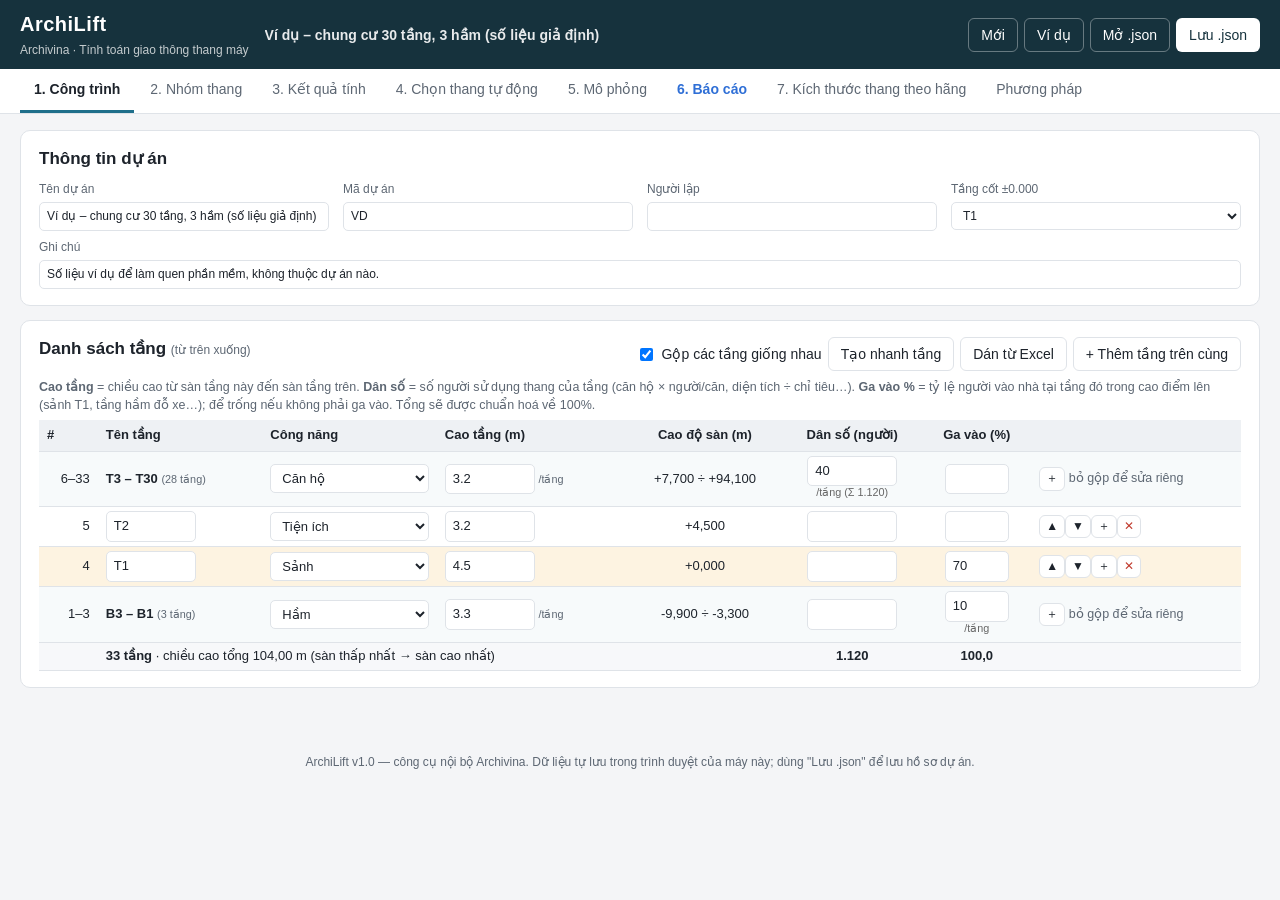
==== app/index.html @ 4c63fd9b "ArchiLift: bản đầu tiên (code 20261118t, gói v04) Co-Authored-By: Claude Opus 5.5 <noreply@anthropic" ====
<!doctype html>
<html lang="vi">
<head>
<meta charset="utf-8">
<meta name="viewport" content="width=device-width, initial-scale=1">
<title>ArchiLift – Giao thông thang máy</title>
<link rel="stylesheet" href="css/style.css?v=20261118t">
</head>
<body>
<header class="topbar noprint">
  <div class="logo"><b>ArchiLift</b><span>Archivina · Tính toán giao thông thang máy</span></div>
  <div id="projName" class="pname"></div>
  <div id="shareBar" class="sharebar"></div>
  <div class="btns edit-only">
    <button data-act="new">Mới</button>
    <button data-act="example">Ví dụ</button>
    <button data-act="open">Mở .json</button>
    <button class="pri" data-act="saveFile">Lưu .json</button>
  </div>
  <input type="file" id="fileIn" accept=".json,application/json" hidden>
</header>
<nav id="tabs" class="tabs noprint"></nav>
<main id="main"></main>
<footer class="foot noprint">ArchiLift v1.0 — công cụ nội bộ Archivina. Dữ liệu tự lưu trong trình duyệt của máy này; dùng "Lưu .json" để lưu hồ sơ dự án.</footer>
<datalist id="dlLoads"></datalist>
<datalist id="dlSpeeds"></datalist>
<script src="js/engine.js?v=20261118t"></script>
<script src="js/sim.js?v=20261118t"></script>
<script src="js/charts.js?v=20261118t"></script>
<script src="js/liftdata.js?v=20261118t"></script>
<script src="js/lifts.js?v=20261118t"></script>
<script src="js/liftdraw.js?v=20261118t"></script>
<script src="js/app.js?v=20261118t"></script>
</body>
</html>
---- app/css/style.css ----
:root {
  --bg: #f4f5f7; --card: #fff; --ink: #1d232b; --muted: #5d6773; --line: #dfe3e8;
  --accent: #1f6f8b; --accent-ink: #fff; --accent-soft: #e3f0f4;
  --ok: #1e8449; --ok-soft: #e3f4ea; --bad: #c0392b; --bad-soft: #fbe7e5; --warn: #b9770e; --warn-soft: #fdf3e1;
}
* { box-sizing: border-box; }
body { margin: 0; background: var(--bg); color: var(--ink); font: 14px/1.45 "Segoe UI", Tahoma, Arial, sans-serif; }
button { font: inherit; padding: 6px 12px; border: 1px solid var(--line); background: #fff; border-radius: 6px; cursor: pointer; color: var(--ink); }
button:hover { border-color: var(--accent); }
button.pri { background: var(--accent); color: var(--accent-ink); border-color: var(--accent); }
button.del { color: var(--bad); }
button.ic { padding: 2px 6px; font-size: 12px; }
input, select, textarea { font: inherit; padding: 5px 7px; border: 1px solid var(--line); border-radius: 5px; background: #fff; color: var(--ink); width: 100%; }
input:focus, select:focus, textarea:focus { outline: 2px solid var(--accent-soft); border-color: var(--accent); }
input[type=checkbox] { width: auto; }
input:disabled { background: #f0f0f0; color: #aaa; }
.w-s { width: 90px; } .w-xs { width: 64px; }
.title-in { font-size: 16px; font-weight: 600; width: 320px; }

.topbar { display: flex; align-items: center; gap: 16px; padding: 10px 20px; background: #16323d; color: #fff; }
.topbar .logo b { font-size: 20px; letter-spacing: .5px; display: block; }
.topbar .logo span { font-size: 12px; opacity: .75; }
.topbar .pname { flex: 1; font-weight: 600; opacity: .9; overflow: hidden; text-overflow: ellipsis; white-space: nowrap; }
.topbar button { background: transparent; color: #fff; border-color: rgba(255,255,255,.35); }
.topbar button.pri { background: #fff; color: #16323d; }
.tabs { display: flex; gap: 2px; padding: 0 20px; background: #fff; border-bottom: 1px solid var(--line); overflow-x: auto; }
.tab { border: 0; border-bottom: 3px solid transparent; border-radius: 0; padding: 10px 14px; background: none; white-space: nowrap; color: var(--muted); }
.tab.on { border-bottom-color: var(--accent); color: var(--ink); font-weight: 600; }
main { padding: 16px 20px 40px; max-width: 1500px; margin: 0 auto; }
.foot { text-align: center; color: var(--muted); font-size: 12px; padding: 12px; }

.card { background: var(--card); border: 1px solid var(--line); border-radius: 10px; padding: 16px 18px; margin-bottom: 14px; }
.card h2 { font-size: 17px; margin: 0 0 10px; }
.card h3 { font-size: 15px; margin: 0 0 10px; }
.card h4 { font-size: 13px; margin: 14px 0 6px; color: var(--muted); text-transform: uppercase; letter-spacing: .3px; }
h2 small, h3 small { font-weight: 400; color: var(--muted); font-size: 12px; }
.sub { background: var(--accent-soft); border-radius: 8px; padding: 12px 14px; margin: 8px 0 12px; }
.row-between { display: flex; justify-content: space-between; align-items: center; gap: 12px; flex-wrap: wrap; }
.btns { display: flex; gap: 6px; align-items: center; flex-wrap: wrap; }
.btns.range { margin-top: 10px; }
.btns.range select { width: auto; }
.grid4, .grid5, .grid6 { display: grid; gap: 10px 14px; margin-bottom: 8px; }
.grid4 { grid-template-columns: repeat(4, minmax(0, 1fr)); }
.grid5 { grid-template-columns: repeat(5, minmax(0, 1fr)); }
.grid6 { grid-template-columns: repeat(6, minmax(0, 1fr)); }
.cols2 { display: grid; grid-template-columns: 1fr 1fr; gap: 24px; }
@media (max-width: 1000px) { .grid4, .grid5, .grid6 { grid-template-columns: repeat(2, minmax(0, 1fr)); } .cols2 { grid-template-columns: 1fr; } }
.fld { display: flex; flex-direction: column; gap: 3px; font-size: 12px; color: var(--muted); }
.fld small { color: var(--accent); }
.chk { display: flex; align-items: center; gap: 6px; }
.hint { color: var(--muted); font-size: 12.5px; margin: 6px 0; }
.warnline { color: var(--warn); }
.warnlist { background: var(--warn-soft); color: var(--warn); padding: 8px 8px 8px 28px; border-radius: 6px; font-size: 13px; }
textarea { font-family: Consolas, monospace; font-size: 12.5px; }

.tblwrap { overflow-x: auto; }
.tbl { border-collapse: collapse; width: 100%; font-size: 13px; }
.tbl th { background: #eef1f4; text-align: left; font-weight: 600; padding: 6px 8px; border-bottom: 1px solid var(--line); white-space: nowrap; }
.tbl td { padding: 4px 8px; border-bottom: 1px solid var(--line); vertical-align: middle; }
.tbl.small td, .tbl.small th { padding: 3px 6px; font-size: 12.5px; }
.tbl tfoot td { background: #f7f8fa; }
.tbl tr.datum td { background: var(--warn-soft); }
.tbl td.acts { white-space: nowrap; }
.tbl.floors tr.merged td { background: #f7fafb; }
.tbl.floors td small { color: var(--muted); white-space: nowrap; }
.num { text-align: right; font-variant-numeric: tabular-nums; white-space: nowrap; }
.ctr { text-align: center; }
.bad { color: var(--bad); font-weight: 600; }
.warn { color: var(--warn); }
.matrix td.cell { white-space: nowrap; text-align: center; }
.matrix td.num { text-align: center; }
.matrix th:nth-child(n+2) { text-align: center; }
.matrix td.cell.on { background: var(--accent-soft); }
.matrix td.cell input[type=number] { margin-left: 6px; width: 64px; padding: 2px 4px; }
.zoning td.ctr { color: var(--accent); font-weight: 700; }
.zoning td.num, .zoning td.ctr { text-align: center; }
.zoning th:nth-child(n+3) { text-align: center; }
.kv { width: 100%; border-collapse: collapse; font-size: 13px; }
.kv td { padding: 3px 4px; border-bottom: 1px dotted var(--line); }
.b { display: inline-block; padding: 2px 10px; border-radius: 20px; font-size: 12px; font-weight: 600; }
.b.ok { background: var(--ok-soft); color: var(--ok); }
.b.bad { background: var(--bad-soft); color: var(--bad); }
canvas { width: 100%; display: block; }
.method p, .method li { max-width: 980px; }
.report h1 { margin: 2px 0; font-size: 22px; }
.report h3 { margin-top: 22px; border-bottom: 2px solid var(--accent); padding-bottom: 4px; }
.report .card { border: 0; padding: 0; margin: 10px 0 18px; }
.rep-head { display: flex; justify-content: space-between; border-bottom: 3px solid #16323d; padding-bottom: 10px; margin-bottom: 10px; }
.rep-head .brand { color: var(--accent); font-weight: 700; letter-spacing: 1px; font-size: 12px; }
.rep-meta { text-align: right; color: var(--muted); font-size: 12.5px; }
.tip { cursor: help; text-decoration: underline dotted var(--muted); text-underline-offset: 3px; }
.glossary { margin-top: 18px; font-size: 11px; font-style: italic; color: var(--muted); }
.glossary h3 { font-size: 12px; font-style: italic; border-bottom: 1px solid var(--line) !important; }
.glossary table { border-collapse: collapse; }
.glossary td { padding: 1px 10px 1px 0; vertical-align: top; }
.lift-res th, .lift-res td { text-align: center; vertical-align: middle; }
.lift-res td small { color: var(--muted); }
.lift-draw { margin-top: 6px; display: grid; grid-template-columns: 1.15fr 1fr 1fr; gap: 10px; align-items: start; }
.lift-svg { width: 100%; height: auto; max-height: 520px; background: #fff; border: 1px solid var(--line); border-radius: 6px; }
.src-line { font-style: italic; font-size: 11.5px; }
@media print { .card.lift { break-inside: avoid; page-break-after: always; } .lift-svg { max-height: 120mm; border: 0; } }
a.btnlink, label.btnlink { cursor: pointer; display: inline-block; padding: 6px 12px; border: 1px solid var(--accent); border-radius: 6px; color: var(--accent); text-decoration: none; font-size: 13px; }
a.btnlink:hover, label.btnlink:hover { background: var(--accent-soft); }
.printonly { display: none; }
.dem-ctl { display: inline-flex; flex-wrap: wrap; align-items: center; gap: 4px; }
.dem-ctl select { width: auto; padding: 2px 4px; }
.dem-ctl input.w-xs { width: 60px; padding: 2px 4px; }
.dem-ctl input.dem-src { flex-basis: 100%; padding: 2px 6px; font-size: 12px; }
td.dem { min-width: 240px; }
.dem-fld { grid-column: span 2; }
small.note.src { color: var(--muted); }
small.note { color: var(--warn); font-weight: 400; font-style: italic; font-size: 11px; text-transform: none; letter-spacing: 0; }
ul.small { font-size: 12.5px; color: var(--muted); }

@media print {
  .noprint, .topbar, .tabs, .foot { display: none !important; }
  body { background: #fff; font-size: 11px; }
  main { padding: 0; max-width: none; }
  .card { border: 0; padding: 0; break-inside: auto; }
  .report .card { break-inside: avoid; }
  .tbl th { background: #eee !important; -webkit-print-color-adjust: exact; print-color-adjust: exact; }
  .b, .zoning td.ctr { -webkit-print-color-adjust: exact; print-color-adjust: exact; }
  button { display: none; }
  .printonly { display: inline; }
  td.dem { min-width: 0; }
  @page { size: A4; margin: 12mm; }
}

/* Báo cáo – mặt bằng công trình, nhãn loại thang */
.plan-tools { display: flex; flex-wrap: wrap; align-items: center; gap: 10px; margin-bottom: 6px; }
.plan-tools label.inl { display: inline-flex; align-items: center; gap: 6px; font-size: 13px; }
.plan-tools label.inl select { width: auto; }
.planwrap { text-align: center; }
.planbox { position: relative; display: inline-block; max-width: 100%; border: 1px solid var(--line); cursor: crosshair; user-select: none; vertical-align: top; }
.planbox img { display: block; width: 100%; height: auto; }
.plan-lead { position: absolute; inset: 0; width: 100%; height: 100%; overflow: visible; pointer-events: none; }
.panchor { position: absolute; width: 12px; height: 12px; margin: -6px 0 0 -6px; border-radius: 50%; background: transparent; border: 0; cursor: move; -webkit-print-color-adjust: exact; print-color-adjust: exact; }
.presize { position: absolute; right: -2px; bottom: -2px; width: 16px; height: 16px; cursor: nwse-resize; background: linear-gradient(135deg, transparent 50%, var(--accent) 50%); }
.pmark.sel { outline: 2px solid #ffd54f; outline-offset: 1px; }
.pedit { position: absolute; z-index: 5; transform: translate(18px, 14px); width: 240px; padding: 8px; background: #fff; border: 1px solid var(--line); border-radius: 6px; box-shadow: 0 4px 14px rgba(0,0,0,.18); text-align: left; cursor: default; font-size: 12.5px; display: grid; gap: 6px; }
.pedit label { display: grid; gap: 2px; }
.pedit label.chk { display: flex; align-items: center; gap: 6px; }
.planbox.empty { display: block; padding: 48px 16px; text-align: center; border: 2px dashed #b8c0c8; color: var(--muted); cursor: default; }
.pmark { position: absolute; transform: translate(-50%, -50%); min-width: calc(var(--ms, 12px) * 2.1); height: calc(var(--ms, 12px) * 2.1); padding: 0 calc(var(--ms, 12px) * .55); border-radius: var(--ms, 12px); background: var(--c); color: #fff;
  font: bold var(--ms, 12px)/calc(var(--ms, 12px) * 2.1 - 4px) Arial, sans-serif; z-index: 2; text-align: center; border: 2px solid #fff; box-shadow: 0 1px 3px rgba(0,0,0,.45); cursor: move; white-space: nowrap;
  -webkit-print-color-adjust: exact; print-color-adjust: exact; }
.ktag { display: inline-block; min-width: 24px; padding: 0 6px; border-radius: 10px; background: var(--c); color: #fff; font-weight: 700; font-size: 11px; text-align: center;
  -webkit-print-color-adjust: exact; print-color-adjust: exact; }
p.caption { text-align: center; font-style: italic; color: var(--muted); margin: 4px 0 8px; }
.ok { color: var(--ok); }
@media print { .planbox { border: 0; } }
.travelwrap { overflow-x: auto; margin: 4px 0; }
.travel-svg { display: block; max-width: 100%; height: auto; }
@media print { .travelwrap { overflow: visible; } .travel-svg rect, .travel-svg circle { -webkit-print-color-adjust: exact; print-color-adjust: exact; } }
.sec1grid { display: grid; grid-template-columns: minmax(0, 1.7fr) minmax(0, 1fr); gap: 16px; align-items: start; }
.sec1-main, .sec1-side { min-width: 0; }
.sec1-main > h3:first-child { margin-top: 0; }
.sec1-main .grid6 { grid-template-columns: 1fr; }
.sec1-side { border: 1px solid var(--line); border-radius: 6px; padding: 8px 10px; }
.sec1-side > h4 { margin: 0 0 6px; }
.tbl.compact td, .tbl.compact th { padding: 3px 6px; line-height: 1.3; }
.tbl.compact small { color: var(--muted); font-size: 10.5px; }
.tbl.compact .b { padding: 0 6px; font-size: 11px; }
@media (max-width: 900px) { .sec1grid { grid-template-columns: 1fr; } }
@media print { .sec1grid { grid-template-columns: minmax(0, 1.7fr) minmax(0, 1fr); gap: 8px; } .sec1-side { border: 1px solid #ccc; padding: 4px; } }

/* Chia sẻ LAN */
.sharebar { display: flex; align-items: center; gap: 8px; font-size: 13px; white-space: nowrap; }
.sharebar:empty { display: none; }
.sharebar button { padding: 3px 10px; font-size: 12.5px; }
.sh-dot { width: 9px; height: 9px; border-radius: 50%; background: #2ecc71; box-shadow: 0 0 0 2px rgba(46,204,113,.3); }
.sh-dot.off { background: #e74c3c; box-shadow: 0 0 0 2px rgba(231,76,60,.3); }
body.viewer .edit-only button:not([data-act="saveFile"]) { display: none; }
body.viewer #main input:disabled, body.viewer #main select:disabled { background: #f6f7f9; color: var(--ink); }
body.viewer .planbox { cursor: default; }
body.viewer .presize, body.viewer .plan-tools { display: none; }

/* Tab 6 Báo cáo: chữ xanh dương */
.tab[data-id="report"] { color: #2f6fd6; font-weight: 600; }
.tab[data-id="report"].on { color: #1b4fa8; border-bottom-color: #2f6fd6; }

/* tab 1: tổng dân số, ga vào căn giữa cột */
table.floors .ftc { text-align:center; }
/* ô nhập căn giữa cột; chữ phụ "/tầng" xuống dòng dưới ô, không đẩy lệch ô */
table.floors .cin { display:inline-block; }
table.floors .cin .suf { display:block; white-space:nowrap; line-height:1.2; color:#666; }

/* tab 4: nhắc cấu hình đang khai báo ở tab 2 */
.curcfg { background:#eef5ff; border-left:4px solid #1f6fd1; padding:6px 10px; margin:8px 0; }
table.tbl tr.curcfg-row td { background:#fff4b8; font-weight:bold; }
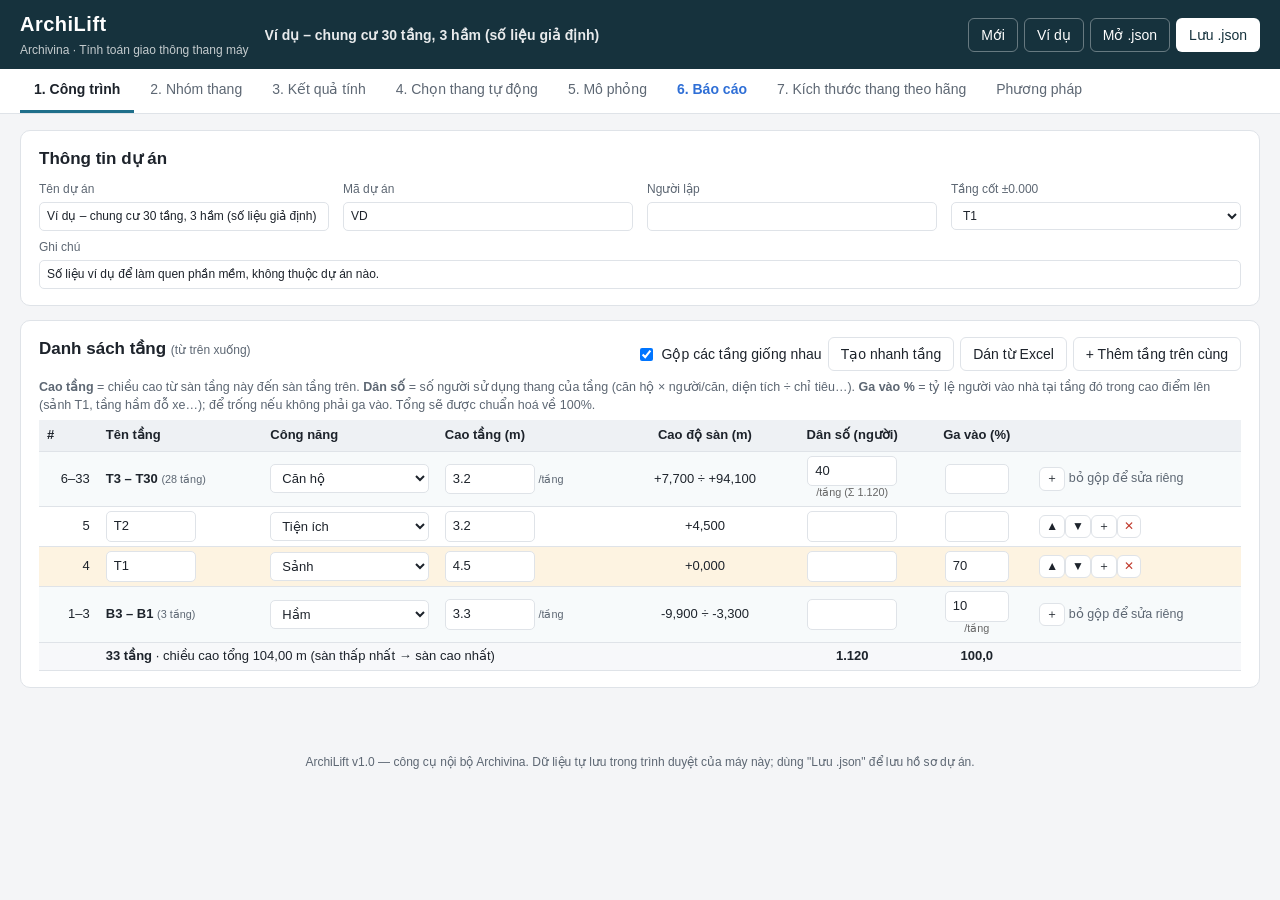
==== commit 472cac6b: "ArchiLift: DCS, khởi động ẩn, máy chủ luôn bật, bản offline (code 20261123a) - Mô phỏng: điều khiển " ====
--- a/app/index.html
+++ b/app/index.html
@@ -4,7 +4,9 @@
 <meta charset="utf-8">
 <meta name="viewport" content="width=device-width, initial-scale=1">
 <title>ArchiLift – Giao thông thang máy</title>
-<link rel="stylesheet" href="css/style.css?v=20261118t">
+<link rel="icon" href="img/favicon.ico?v=3" sizes="any">
+<link rel="icon" type="image/png" href="img/favicon.png?v=3">
+<link rel="stylesheet" href="css/style.css?v=20261123a">
 </head>
 <body>
 <header class="topbar noprint">
@@ -17,6 +19,7 @@
     <button data-act="open">Mở .json</button>
     <button class="pri" data-act="saveFile">Lưu .json</button>
   </div>
+  <button id="btnStop" class="stopbtn" data-act="stopServer" title="Tắt ArchiLift (máy chủ chạy ẩn)" hidden>Tắt</button>
   <input type="file" id="fileIn" accept=".json,application/json" hidden>
 </header>
 <nav id="tabs" class="tabs noprint"></nav>
@@ -24,12 +27,12 @@
 <footer class="foot noprint">ArchiLift v1.0 — công cụ nội bộ Archivina. Dữ liệu tự lưu trong trình duyệt của máy này; dùng "Lưu .json" để lưu hồ sơ dự án.</footer>
 <datalist id="dlLoads"></datalist>
 <datalist id="dlSpeeds"></datalist>
-<script src="js/engine.js?v=20261118t"></script>
-<script src="js/sim.js?v=20261118t"></script>
-<script src="js/charts.js?v=20261118t"></script>
-<script src="js/liftdata.js?v=20261118t"></script>
-<script src="js/lifts.js?v=20261118t"></script>
-<script src="js/liftdraw.js?v=20261118t"></script>
-<script src="js/app.js?v=20261118t"></script>
+<script src="js/engine.js?v=20261123a"></script>
+<script src="js/sim.js?v=20261123a"></script>
+<script src="js/charts.js?v=20261123a"></script>
+<script src="js/liftdata.js?v=20261123a"></script>
+<script src="js/lifts.js?v=20261123a"></script>
+<script src="js/liftdraw.js?v=20261123a"></script>
+<script src="js/app.js?v=20261123a"></script>
 </body>
 </html>
--- a/app/css/style.css
+++ b/app/css/style.css
@@ -74,6 +74,8 @@
 .matrix td.cell input[type=number] { margin-left: 6px; width: 64px; padding: 2px 4px; }
 .zoning td.ctr { color: var(--accent); font-weight: 700; }
 .zoning td.num, .zoning td.ctr { text-align: center; }
+/* tab 4: bảng phương án — thông số căn giữa cột */
+.sizing th, .sizing td.num { text-align: center; }
 .zoning th:nth-child(n+3) { text-align: center; }
 .kv { width: 100%; border-collapse: collapse; font-size: 13px; }
 .kv td { padding: 3px 4px; border-bottom: 1px dotted var(--line); }
@@ -188,3 +190,6 @@
 /* tab 4: nhắc cấu hình đang khai báo ở tab 2 */
 .curcfg { background:#eef5ff; border-left:4px solid #1f6fd1; padding:6px 10px; margin:8px 0; }
 table.tbl tr.curcfg-row td { background:#fff4b8; font-weight:bold; }
+
+/* nút tắt máy chủ chạy ẩn */
+.stopbtn { margin-left: 6px; color: var(--bad); border-color: var(--bad); }
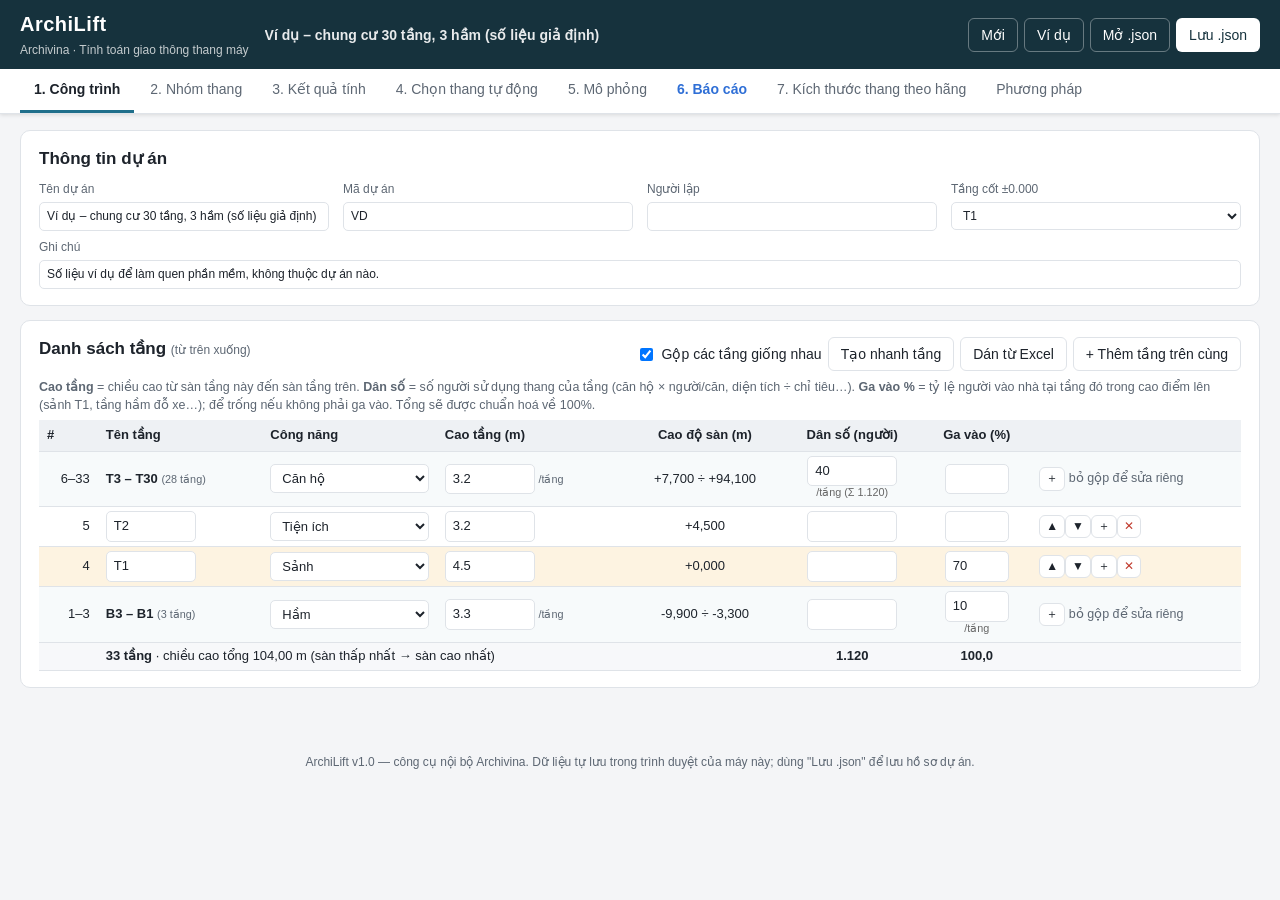
==== commit 0b733387: "app: cập nhật lên code 20261125e (từ bản Offline 25/11/2026) - app.js, sim.js, engine.js, lifts.js, " ====
--- a/app/index.html
+++ b/app/index.html
@@ -6,9 +6,10 @@
 <title>ArchiLift – Giao thông thang máy</title>
 <link rel="icon" href="img/favicon.ico?v=3" sizes="any">
 <link rel="icon" type="image/png" href="img/favicon.png?v=3">
-<link rel="stylesheet" href="css/style.css?v=20261123a">
+<link rel="stylesheet" href="css/style.css?v=20261125e">
 </head>
 <body>
+<div class="sticky-head noprint">
 <header class="topbar noprint">
   <div class="logo"><b>ArchiLift</b><span>Archivina · Tính toán giao thông thang máy</span></div>
   <div id="projName" class="pname"></div>
@@ -23,16 +24,17 @@
   <input type="file" id="fileIn" accept=".json,application/json" hidden>
 </header>
 <nav id="tabs" class="tabs noprint"></nav>
+</div>
 <main id="main"></main>
 <footer class="foot noprint">ArchiLift v1.0 — công cụ nội bộ Archivina. Dữ liệu tự lưu trong trình duyệt của máy này; dùng "Lưu .json" để lưu hồ sơ dự án.</footer>
 <datalist id="dlLoads"></datalist>
 <datalist id="dlSpeeds"></datalist>
-<script src="js/engine.js?v=20261123a"></script>
-<script src="js/sim.js?v=20261123a"></script>
-<script src="js/charts.js?v=20261123a"></script>
-<script src="js/liftdata.js?v=20261123a"></script>
-<script src="js/lifts.js?v=20261123a"></script>
-<script src="js/liftdraw.js?v=20261123a"></script>
-<script src="js/app.js?v=20261123a"></script>
+<script src="js/engine.js?v=20261125e"></script>
+<script src="js/sim.js?v=20261125e"></script>
+<script src="js/charts.js?v=20261125e"></script>
+<script src="js/liftdata.js?v=20261125e"></script>
+<script src="js/lifts.js?v=20261125e"></script>
+<script src="js/liftdraw.js?v=20261125e"></script>
+<script src="js/app.js?v=20261125e"></script>
 </body>
 </html>
--- a/app/css/style.css
+++ b/app/css/style.css
@@ -193,3 +193,16 @@
 
 /* nút tắt máy chủ chạy ẩn */
 .stopbtn { margin-left: 6px; color: var(--bad); border-color: var(--bad); }
+
+/* Chú giải ký hiệu trên tab Mô phỏng / Phương pháp (25/11/2026) */
+.gloss-card > summary { cursor: pointer; font-weight: 600; }
+.gloss-card .glossary, .method .glossary { font-style: normal; font-size: 12.5px; color: inherit; }
+.gloss-card .glossary h3, .method .glossary h3 { display: none; }
+
+/* Tên phần mềm + thanh tab luôn đứng yên ở đầu cửa sổ khi cuộn (25/11/2026) */
+.sticky-head { position: sticky; top: 0; z-index: 50; box-shadow: 0 1px 4px rgba(0,0,0,.12); }
+html { scroll-padding-top: 120px; }
+@media print { .sticky-head { position: static; box-shadow: none; } }
+
+/* Báo cáo: cột số liệu căn giữa (centerReportCols trong app.js) */
+.report .tbl th.ctr, .report .tbl td.ctr { text-align: center; }
